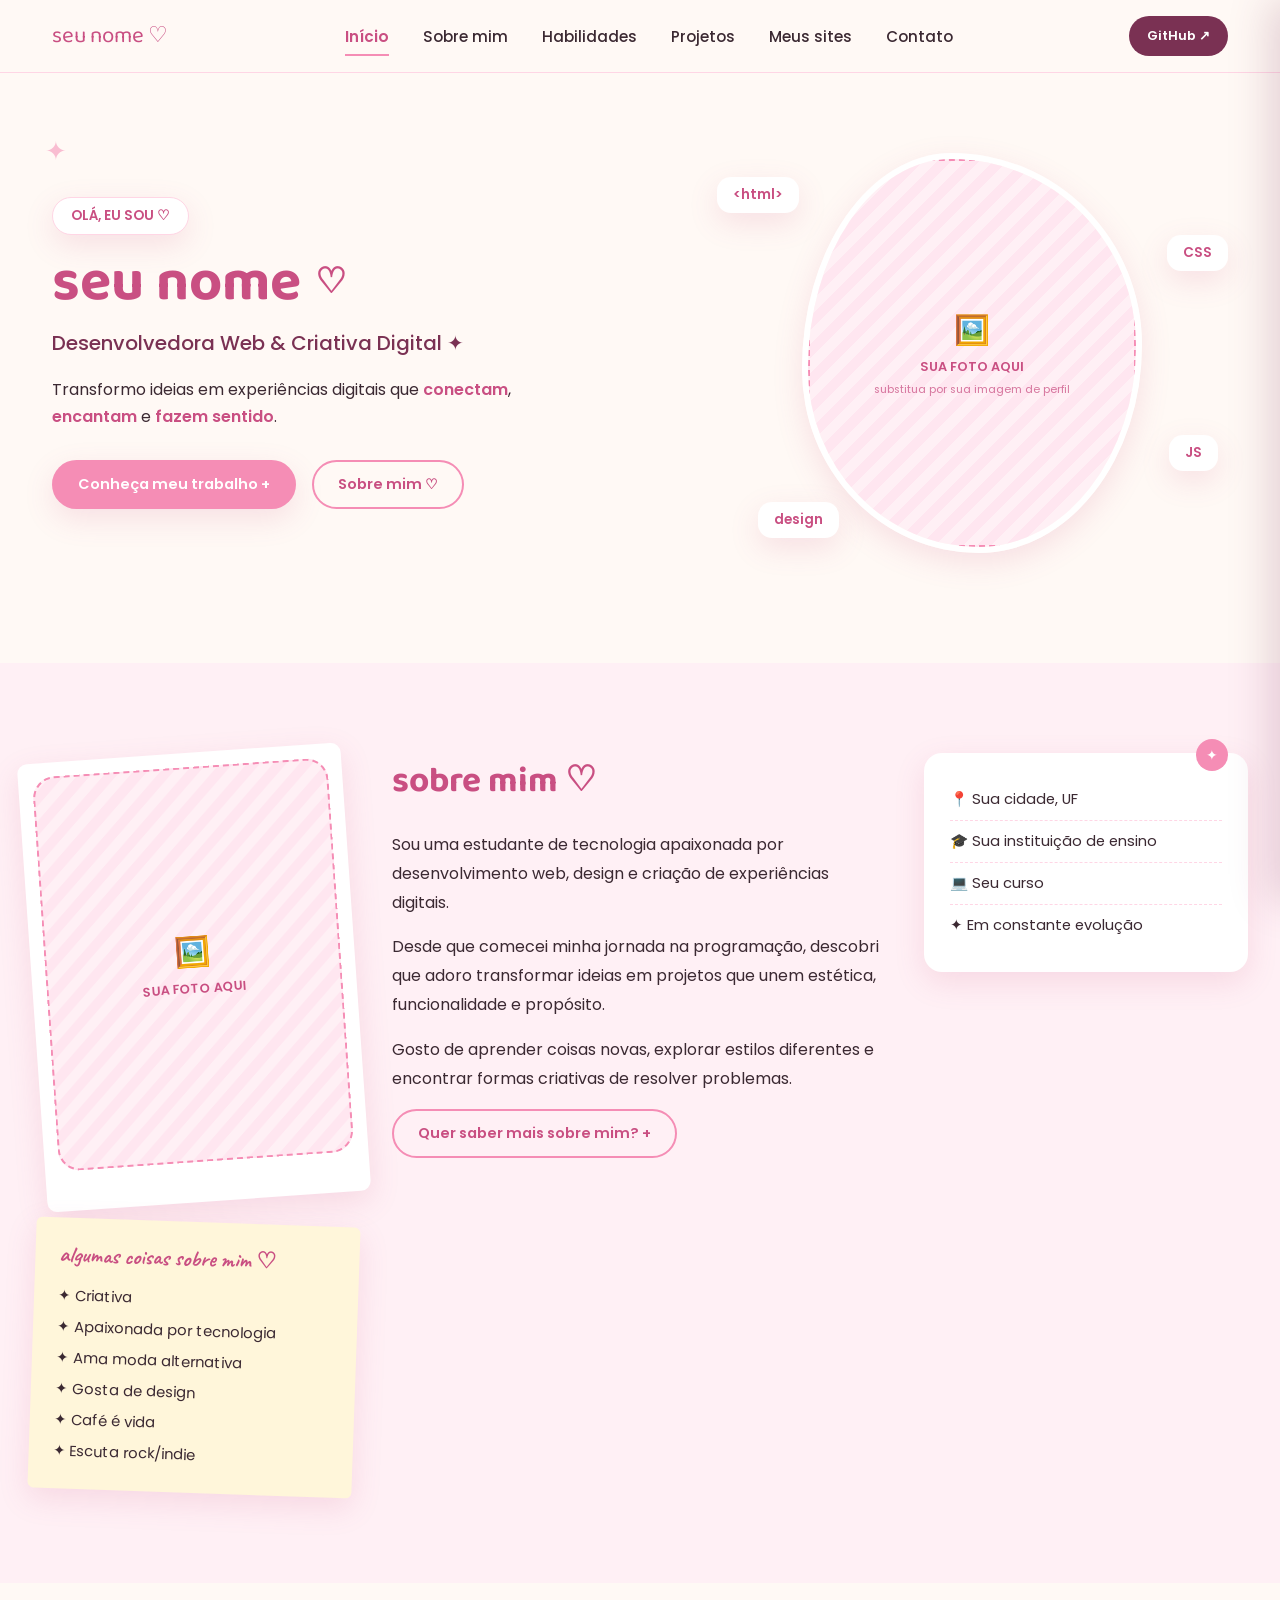
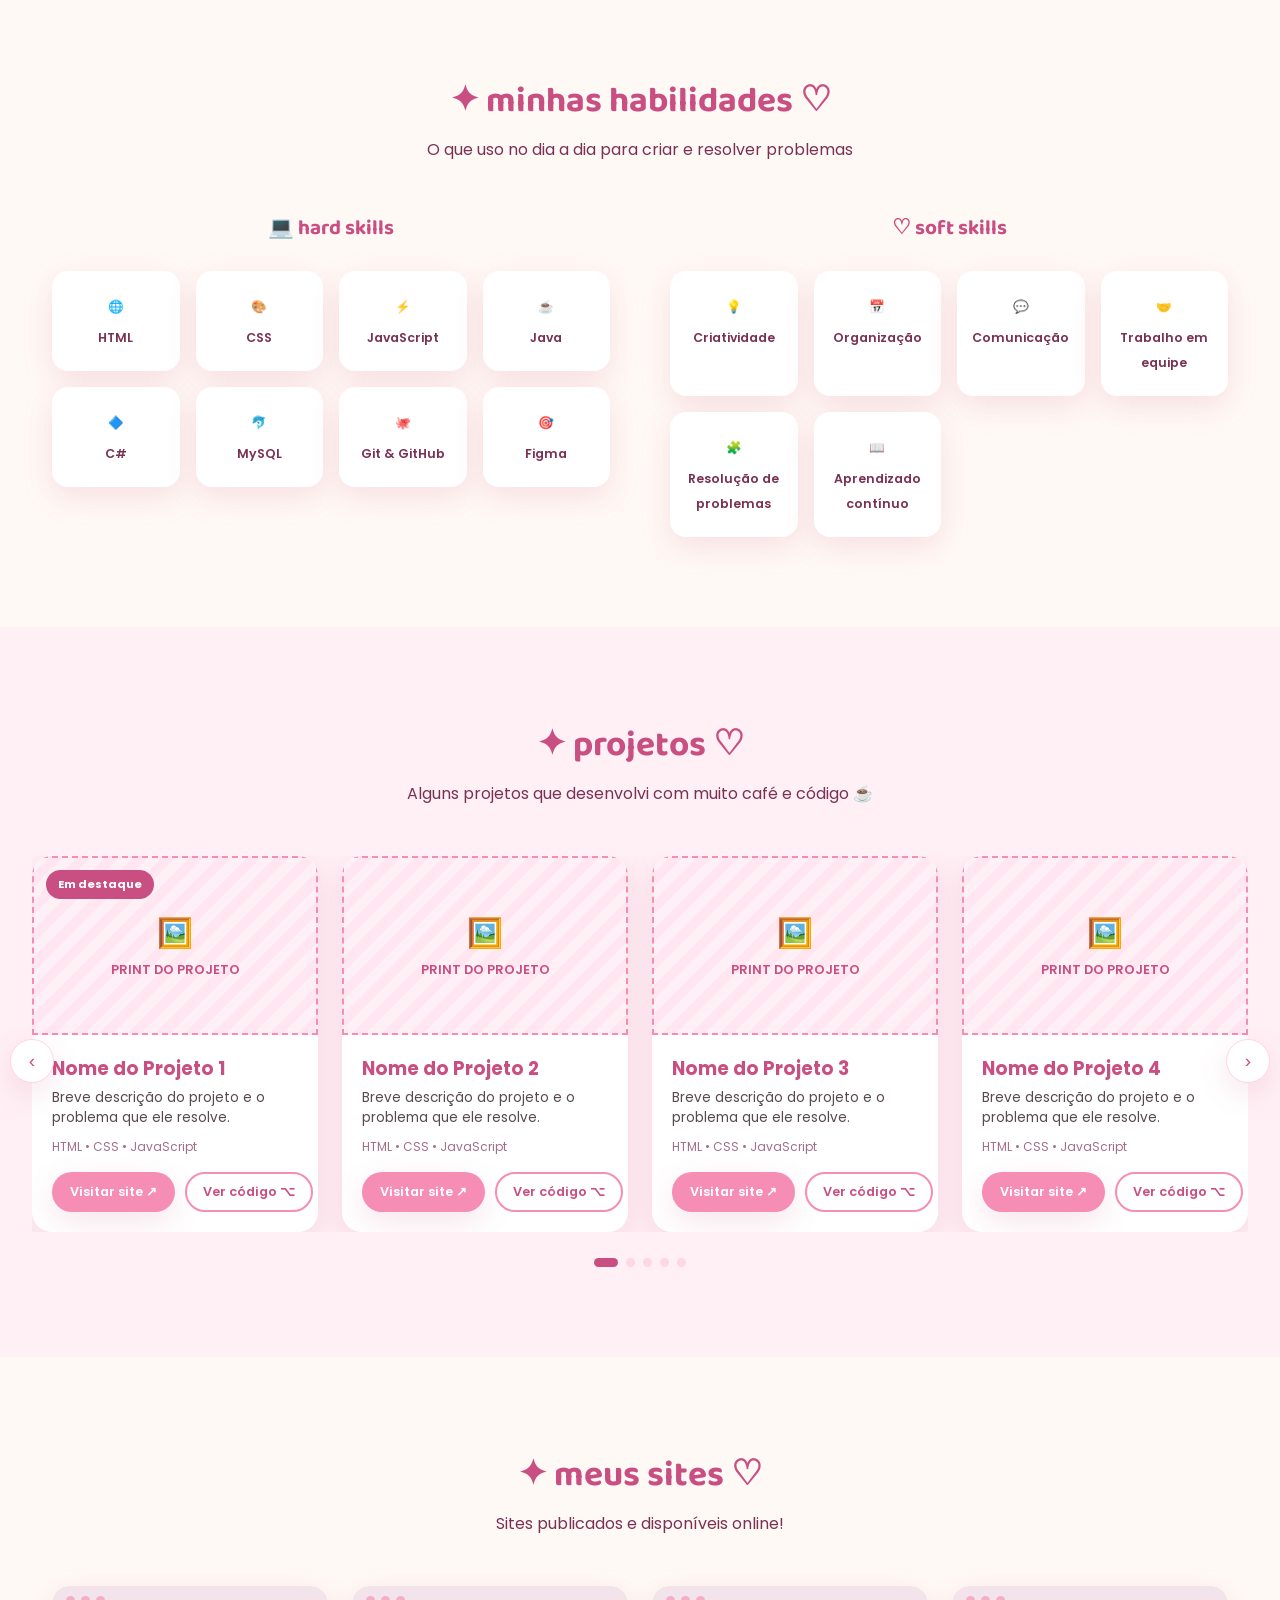
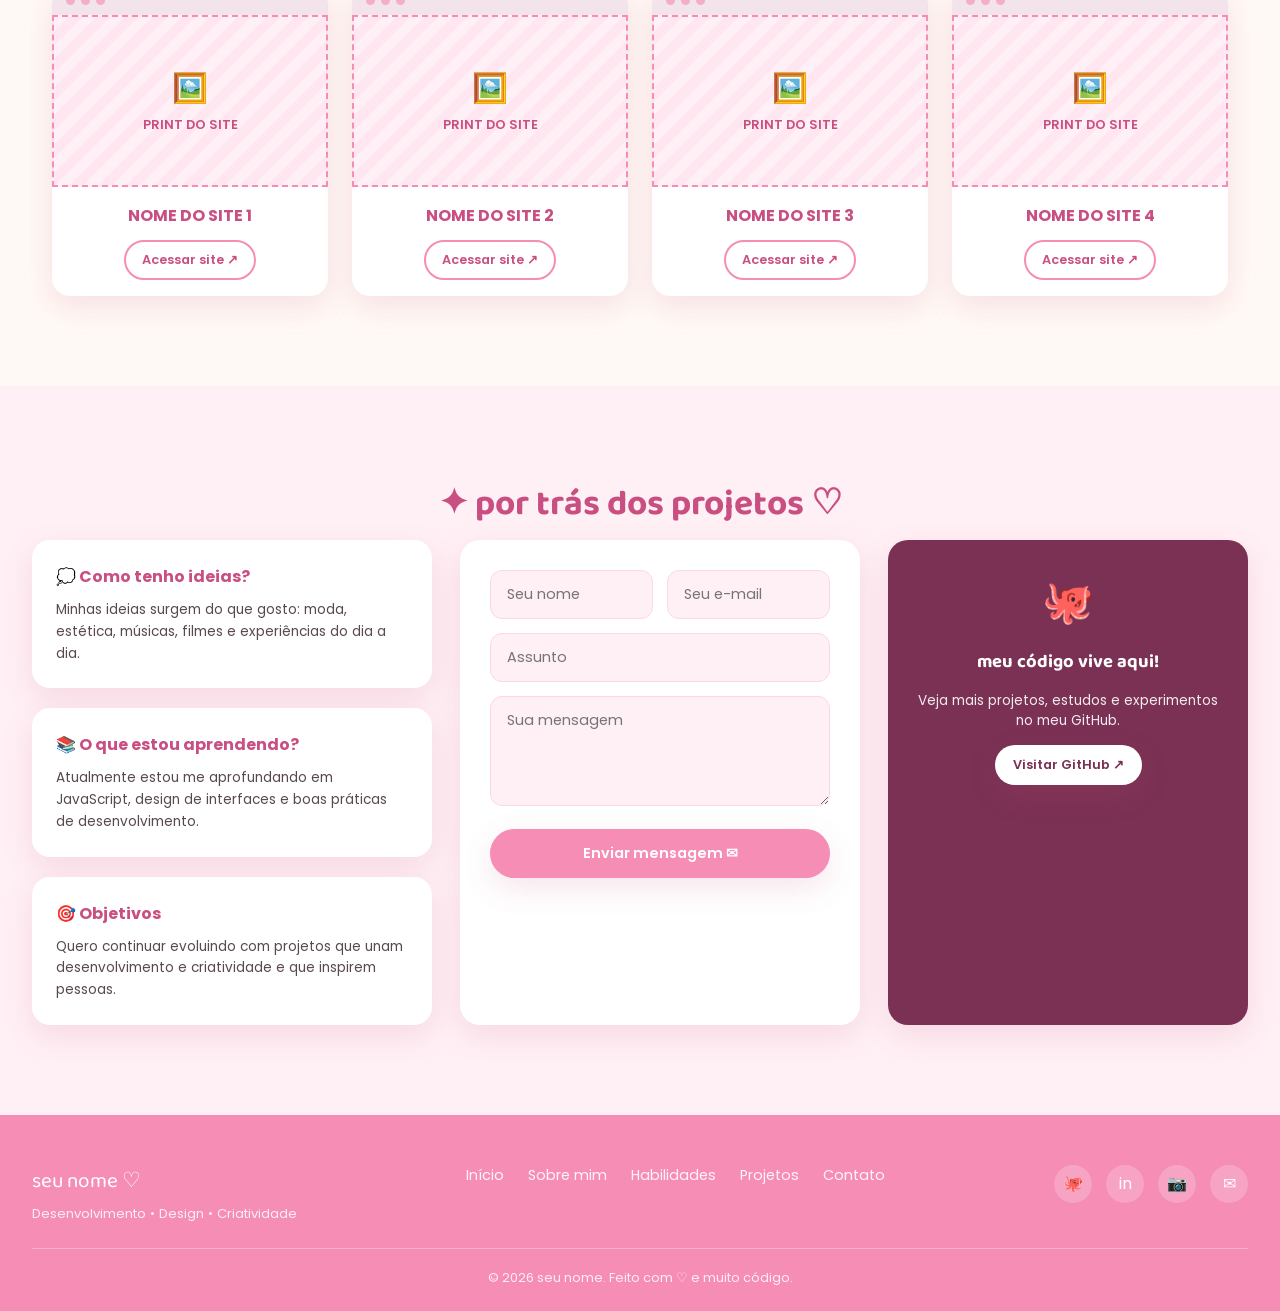
==== Index.html @ 3ce333e2 "Rename index.html to Index.html" ====
<!DOCTYPE html>
<html lang="pt-BR">
<head>
<meta charset="UTF-8">
<meta name="viewport" content="width=device-width, initial-scale=1.0">
<title>seu nome ♡ — Portfólio</title>
<link rel="preconnect" href="https://fonts.googleapis.com">
<link href="https://fonts.googleapis.com/css2?family=Baloo+2:wght@500;600;700;800&family=Poppins:wght@300;400;500;600;700&family=Caveat:wght@600;700&display=swap" rel="stylesheet">
<style>
  :root{
    --rosa-principal:#F58DB5;
    --rosa-claro:#FFD6E5;
    --rosa-muito-claro:#FFF0F5;
    --rosa-escuro:#C94F82;
    --vinho:#7A3153;
    --creme:#FFF9F5;
    --texto:#3B2932;
    --branco:#FFFFFF;
    --sombra: 0 10px 30px rgba(201,79,130,0.15);
    --sombra-hover: 0 16px 40px rgba(201,79,130,0.28);
    --radius: 22px;
    --radius-sm: 14px;
    --font-display:'Baloo 2', cursive;
    --font-body:'Poppins', sans-serif;
    --font-hand:'Caveat', cursive;
  }

  *{margin:0;padding:0;box-sizing:border-box;}
  html{scroll-behavior:smooth;}
  body{
    font-family:var(--font-body);
    color:var(--texto);
    background:var(--creme);
    overflow-x:hidden;
  }
  @media (prefers-reduced-motion: reduce){
    *{animation-duration:0.01ms !important; animation-iteration-count:1 !important; transition-duration:0.01ms !important; scroll-behavior:auto !important;}
  }

  a{text-decoration:none;color:inherit;}
  ul{list-style:none;}
  img{max-width:100%;display:block;}
  section{position:relative;}

  h1,h2,h3,.font-display{font-family:var(--font-display); font-weight:700;}

  /* ---------- placeholders de imagem ---------- */
  .img-placeholder{
    display:flex;flex-direction:column;align-items:center;justify-content:center;gap:6px;
    background:repeating-linear-gradient(135deg, var(--rosa-muito-claro), var(--rosa-muito-claro) 10px, #ffe6f0 10px, #ffe6f0 20px);
    border:2.5px dashed var(--rosa-principal);
    border-radius: var(--radius);
    color:var(--rosa-escuro);
    text-align:center;
    font-size:.8rem;
    font-weight:600;
    padding:12px;
  }
  .img-placeholder .ph-icon{font-size:1.8rem;}
  .img-placeholder small{font-weight:400; opacity:.75; font-size:.68rem;}

  /* ---------- scroll reveal ---------- */
  .reveal{opacity:0; transform:translateY(28px); transition:opacity .7s ease, transform .7s ease;}
  .reveal.in-view{opacity:1; transform:translateY(0);}
  .reveal-delay-1{transition-delay:.1s;}
  .reveal-delay-2{transition-delay:.2s;}
  .reveal-delay-3{transition-delay:.3s;}

  /* ---------- decorative floaters ---------- */
  .deco{position:absolute; pointer-events:none; opacity:.55; color:var(--rosa-principal); z-index:0; animation:float 6s ease-in-out infinite;}
  .deco.slow{animation-duration:9s;}
  .deco.spin{animation:spin 12s linear infinite;}
  @keyframes float{0%,100%{transform:translateY(0) rotate(0deg);} 50%{transform:translateY(-16px) rotate(8deg);}}
  @keyframes spin{from{transform:rotate(0deg);} to{transform:rotate(360deg);}}

  /* =================== NAVBAR =================== */
  header{
    position:sticky; top:0; z-index:100;
    background:rgba(255,249,245,0.9);
    backdrop-filter:blur(10px);
    border-bottom:1px solid var(--rosa-claro);
  }
  .nav-wrap{
    max-width:1240px; margin:0 auto; padding:16px 32px;
    display:flex; align-items:center; justify-content:space-between;
  }
  .logo{font-family:var(--font-display); font-size:1.4rem; color:var(--rosa-escuro); display:flex; align-items:center; gap:6px;}
  .nav-links{display:flex; gap:34px; align-items:center;}
  .nav-links a{
    font-weight:500; font-size:.95rem; color:var(--texto); position:relative; padding:4px 0;
    transition:color .25s ease;
  }
  .nav-links a.active{color:var(--rosa-escuro); font-weight:600;}
  .nav-links a::after{
    content:""; position:absolute; left:0; bottom:-4px; width:0; height:2px; background:var(--rosa-principal);
    transition:width .25s ease;
  }
  .nav-links a:hover::after, .nav-links a.active::after{width:100%;}
  .nav-links a:hover{color:var(--rosa-escuro);}

  .btn{
    display:inline-flex; align-items:center; gap:8px; justify-content:center;
    font-family:var(--font-body); font-weight:600; font-size:.9rem;
    padding:12px 24px; border-radius:999px; cursor:pointer; border:2px solid transparent;
    transition:transform .25s cubic-bezier(.34,1.56,.64,1), box-shadow .25s ease, background .25s ease, color .25s ease;
    white-space:nowrap;
  }
  .btn-primary{background:var(--rosa-principal); color:var(--branco); box-shadow:var(--sombra);}
  .btn-primary:hover{transform:translateY(-3px) scale(1.03); box-shadow:var(--sombra-hover); background:var(--rosa-escuro);}
  .btn-outline{background:transparent; color:var(--rosa-escuro); border-color:var(--rosa-principal);}
  .btn-outline:hover{background:var(--rosa-muito-claro); transform:translateY(-3px);}
  .btn-sm{padding:9px 16px; font-size:.8rem;}
  .btn-github{background:var(--vinho); color:var(--branco);}
  .btn-github:hover{background:#5e2540; transform:translateY(-3px) scale(1.03); box-shadow:var(--sombra-hover);}

  .hamburger{display:none; flex-direction:column; gap:5px; cursor:pointer; z-index:200; background:none; border:none;}
  .hamburger span{width:26px; height:3px; background:var(--rosa-escuro); border-radius:3px; transition:all .3s ease;}
  .hamburger.open span:nth-child(1){transform:translateY(8px) rotate(45deg);}
  .hamburger.open span:nth-child(2){opacity:0;}
  .hamburger.open span:nth-child(3){transform:translateY(-8px) rotate(-45deg);}

  .mobile-menu{
    position:fixed; inset:0 0 0 auto; width:78%; max-width:320px; height:100vh;
    background:var(--branco); box-shadow:-10px 0 40px rgba(122,49,83,.2);
    transform:translateX(100%); transition:transform .35s cubic-bezier(.65,0,.35,1);
    z-index:150; padding:100px 32px 32px; display:flex; flex-direction:column; gap:26px;
  }
  .mobile-menu.open{transform:translateX(0);}
  .mobile-menu a{font-size:1.1rem; font-weight:600; color:var(--vinho);}
  .menu-overlay{position:fixed; inset:0; background:rgba(122,49,83,.35); z-index:140; opacity:0; pointer-events:none; transition:opacity .3s ease;}
  .menu-overlay.open{opacity:1; pointer-events:auto;}

  /* =================== HERO =================== */
  .hero{
    max-width:1240px; margin:0 auto; padding:70px 32px 100px;
    display:grid; grid-template-columns:1.1fr 0.9fr; gap:40px; align-items:center;
  }
  .badge{
    display:inline-flex; align-items:center; gap:8px; background:var(--branco); border:1px solid var(--rosa-claro);
    padding:8px 18px; border-radius:999px; font-size:.85rem; font-weight:600; color:var(--rosa-escuro);
    box-shadow:var(--sombra); margin-bottom:18px;
  }
  .hero h1{font-size:3.6rem; line-height:1.05; color:var(--rosa-escuro); display:flex; align-items:center; gap:14px; flex-wrap:wrap;}
  .hero .subtitle{font-family:var(--font-body); font-size:1.25rem; font-weight:500; color:var(--vinho); margin:14px 0 18px;}
  .hero p.desc{font-size:1rem; line-height:1.7; max-width:480px; color:var(--texto); margin-bottom:30px;}
  .hero .highlight{color:var(--rosa-escuro); font-weight:600;}
  .hero-buttons{display:flex; gap:16px; flex-wrap:wrap;}

  .hero-visual{position:relative; display:flex; align-items:center; justify-content:center; min-height:420px;}
  .hero-photo-frame{
    width:340px; height:400px; border-radius:44% 56% 48% 52%/54% 48% 52% 46%;
    border:6px solid var(--branco); box-shadow:var(--sombra); position:relative; z-index:2; overflow:hidden;
  }
  .tech-chip{
    position:absolute; background:var(--branco); border-radius:14px; padding:8px 16px; font-weight:600; font-size:.85rem;
    box-shadow:var(--sombra); color:var(--rosa-escuro); z-index:3; animation:float 5s ease-in-out infinite;
  }

  /* =================== SOBRE MIM =================== */
  .section-title{
    font-size:2.2rem; color:var(--rosa-escuro); display:flex; align-items:center; gap:10px; justify-content:center; margin-bottom:8px;
  }
  .section-sub{text-align:center; color:var(--vinho); opacity:.8; margin-bottom:50px; font-size:1rem;}

  .sobre-mim{background:var(--rosa-muito-claro); padding:90px 32px;}
  .sobre-grid{max-width:1240px; margin:0 auto; display:grid; grid-template-columns:0.85fr 1.3fr 0.85fr; gap:36px; align-items:start;}

  .polaroid{background:var(--branco); padding:14px 14px 40px; border-radius:10px; box-shadow:var(--sombra); transform:rotate(-4deg); transition:transform .3s ease;}
  .polaroid:hover{transform:rotate(0deg) scale(1.02);}
  .polaroid .img-placeholder{aspect-ratio:3/4; width:100%;}

  .sticky-note{
    background:#FFF6DA; padding:22px 24px; border-radius:6px; box-shadow:var(--sombra);
    transform:rotate(2deg); font-size:.92rem; margin-top:20px;
  }
  .sticky-note h4{font-family:var(--font-hand); font-size:1.4rem; color:var(--rosa-escuro); margin-bottom:12px;}
  .sticky-note li{padding:5px 0; display:flex; align-items:center; gap:8px;}

  .sobre-texto h2{margin-bottom:22px;}
  .sobre-texto p{margin-bottom:16px; line-height:1.8; color:var(--texto);}

  .info-card{
    background:var(--branco); border-radius:18px; padding:26px; box-shadow:var(--sombra); position:relative;
  }
  .info-card::before{content:"✦"; position:absolute; top:-14px; right:20px; background:var(--rosa-principal); color:#fff; width:32px; height:32px; border-radius:50%; display:flex; align-items:center; justify-content:center; font-size:.9rem;}
  .info-card li{padding:10px 0; display:flex; gap:10px; align-items:center; font-size:.92rem; border-bottom:1px dashed var(--rosa-claro);}
  .info-card li:last-child{border-bottom:none;}

  /* =================== HABILIDADES =================== */
  .habilidades{padding:90px 32px; max-width:1240px; margin:0 auto;}
  .skills-cols{display:grid; grid-template-columns:1fr 1fr; gap:60px;}
  .skills-col h3{display:flex; align-items:center; gap:8px; justify-content:center; color:var(--rosa-escuro); font-size:1.3rem; margin-bottom:26px;}
  .skills-grid{display:grid; grid-template-columns:repeat(4,1fr); gap:16px;}
  .skill-card{
    background:var(--branco); border-radius:16px; padding:20px 10px; text-align:center; box-shadow:var(--sombra);
    border:2px solid transparent; transition:transform .3s cubic-bezier(.34,1.56,.64,1), box-shadow .3s ease, border-color .3s ease;
  }
  .skill-card:hover{transform:translateY(-8px); box-shadow:var(--sombra-hover); border-color:var(--rosa-principal);}
  .skill-icon{font-size:1.9rem; margin-bottom:8px; display:inline-block; transition:transform .3s ease;}
  .skill-card:hover .skill-icon{transform:scale(1.18) rotate(-6deg);}
  .skill-card span{font-size:.78rem; font-weight:600; color:var(--vinho);}

  /* =================== PROJETOS =================== */
  .projetos{background:var(--rosa-muito-claro); padding:90px 32px;}
  .carousel-wrap{max-width:1240px; margin:0 auto; position:relative;}
  .carousel-track{display:grid; grid-template-columns:repeat(4,1fr); gap:24px; overflow:hidden;}
  .project-card{
    background:var(--branco); border-radius:20px; overflow:hidden; box-shadow:var(--sombra);
    transition:transform .35s cubic-bezier(.34,1.56,.64,1), box-shadow .35s ease; position:relative;
  }
  .project-card:hover{transform:translateY(-10px); box-shadow:var(--sombra-hover);}
  .project-card .img-placeholder{aspect-ratio:16/10; border-radius:0;}
  .project-card .img-placeholder:hover{transform:none;}
  .project-tag{position:absolute; top:14px; left:14px; background:var(--rosa-escuro); color:#fff; font-size:.7rem; font-weight:700; padding:6px 12px; border-radius:999px; z-index:2;}
  .project-body{padding:20px;}
  .project-body h4{font-size:1.15rem; color:var(--rosa-escuro); margin-bottom:6px;}
  .project-body p{font-size:.85rem; color:var(--texto); opacity:.85; margin-bottom:10px;}
  .tech-line{font-size:.75rem; color:var(--vinho); opacity:.7; margin-bottom:16px;}
  .project-actions{display:flex; gap:10px;}
  .carousel-arrow{
    position:absolute; top:50%; transform:translateY(-50%); background:var(--branco); border:1px solid var(--rosa-claro);
    width:44px; height:44px; border-radius:50%; display:flex; align-items:center; justify-content:center; cursor:pointer;
    box-shadow:var(--sombra); font-size:1.2rem; color:var(--rosa-escuro); transition:all .25s ease; z-index:5;
  }
  .carousel-arrow:hover{background:var(--rosa-principal); color:#fff; transform:translateY(-50%) scale(1.1);}
  .carousel-arrow.left{left:-22px;}
  .carousel-arrow.right{right:-22px;}
  .dots{display:flex; justify-content:center; gap:8px; margin-top:26px;}
  .dot{width:9px; height:9px; border-radius:50%; background:var(--rosa-claro); cursor:pointer; transition:all .25s ease;}
  .dot.active{background:var(--rosa-escuro); width:24px; border-radius:5px;}

  /* =================== MEUS SITES =================== */
  .meus-sites{padding:90px 32px; max-width:1240px; margin:0 auto;}
  .sites-grid{display:grid; grid-template-columns:repeat(4,1fr); gap:24px;}
  .site-card{background:var(--branco); border-radius:18px; overflow:hidden; box-shadow:var(--sombra); transition:transform .3s ease, box-shadow .3s ease;}
  .site-card:hover{transform:translateY(-8px); box-shadow:var(--sombra-hover);}
  .browser-bar{display:flex; gap:6px; padding:10px 14px; background:#F3E3EA;}
  .browser-dot{width:9px; height:9px; border-radius:50%; background:var(--rosa-principal); opacity:.6;}
  .site-card .img-placeholder{aspect-ratio:16/10; border-radius:0;}
  .site-card-body{padding:16px; text-align:center;}
  .site-card-body h5{color:var(--rosa-escuro); margin-bottom:12px; font-size:1rem;}

  /* =================== POR TRÁS / CONTATO =================== */
  .por-tras{background:var(--rosa-muito-claro); padding:90px 32px;}
  .por-tras-grid{max-width:1240px; margin:0 auto; display:grid; grid-template-columns:1fr 1fr 0.9fr; gap:28px;}
  .qa-card{background:var(--branco); border-radius:18px; padding:24px; box-shadow:var(--sombra);}
  .qa-card h5{color:var(--rosa-escuro); margin-bottom:10px; display:flex; align-items:center; gap:8px; font-size:1rem;}
  .qa-card p{font-size:.85rem; line-height:1.6; opacity:.85;}
  .qa-cards{display:flex; flex-direction:column; gap:20px;}

  .form-card{background:var(--branco); border-radius:20px; padding:30px; box-shadow:var(--sombra);}
  .form-row{display:grid; grid-template-columns:1fr 1fr; gap:14px; margin-bottom:14px;}
  .form-card input, .form-card textarea{
    width:100%; padding:13px 16px; border-radius:12px; border:1.5px solid var(--rosa-claro); background:var(--rosa-muito-claro);
    font-family:var(--font-body); font-size:.9rem; color:var(--texto); transition:border-color .25s ease, background .25s ease;
  }
  .form-card input:focus, .form-card textarea:focus{outline:none; border-color:var(--rosa-principal); background:var(--branco);}
  .form-card textarea{grid-column:1/-1; min-height:110px; resize:vertical; margin-bottom:16px;}

  .github-card{
    background:var(--vinho); color:#fff; border-radius:20px; padding:30px; text-align:center;
    display:flex; flex-direction:column; align-items:center; gap:14px; box-shadow:var(--sombra);
  }
  .github-card .gh-icon{font-size:2.6rem;}
  .github-card p{font-size:.85rem; opacity:.9;}

  /* =================== FOOTER =================== */
  footer{background:var(--rosa-principal); color:#fff; padding:50px 32px 24px;}
  .footer-wrap{max-width:1240px; margin:0 auto; display:flex; justify-content:space-between; flex-wrap:wrap; gap:20px; padding-bottom:24px; border-bottom:1px solid rgba(255,255,255,.3);}
  .footer-logo{font-family:var(--font-display); font-size:1.3rem; display:flex; align-items:center; gap:6px;}
  .footer-links{display:flex; gap:24px; flex-wrap:wrap;}
  .footer-links a{font-size:.9rem; opacity:.9; transition:opacity .2s ease;}
  .footer-links a:hover{opacity:1; text-decoration:underline;}
  .footer-social{display:flex; gap:14px;}
  .footer-social a{width:38px; height:38px; border-radius:50%; background:rgba(255,255,255,.2); display:flex; align-items:center; justify-content:center; transition:transform .25s ease, background .25s ease;}
  .footer-social a:hover{background:#fff; color:var(--rosa-escuro); transform:translateY(-4px);}
  .footer-bottom{max-width:1240px; margin:0 auto; padding-top:20px; text-align:center; font-size:.8rem; opacity:.85;}

  /* =================== back to top =================== */
  .to-top{
    position:fixed; bottom:28px; right:28px; width:48px; height:48px; border-radius:50%; background:var(--rosa-principal);
    color:#fff; display:flex; align-items:center; justify-content:center; box-shadow:var(--sombra-hover); cursor:pointer;
    z-index:90; opacity:0; pointer-events:none; transition:opacity .3s ease, transform .3s ease; font-size:1.2rem;
  }
  .to-top.show{opacity:1; pointer-events:auto;}
  .to-top:hover{transform:translateY(-4px) scale(1.05);}

  /* =================== RESPONSIVE =================== */
  @media (max-width:1024px){
    .sobre-grid{grid-template-columns:1fr 1fr;}
    .info-card{grid-column:1/-1;}
    .skills-grid{grid-template-columns:repeat(4,1fr);}
    .carousel-track{grid-template-columns:repeat(2,1fr);}
    .sites-grid{grid-template-columns:repeat(2,1fr);}
    .por-tras-grid{grid-template-columns:1fr 1fr;}
    .form-card{grid-column:1/-1;}
  }

  @media (max-width:840px){
    .nav-links{display:none;}
    .hamburger{display:flex;}
    .hero{grid-template-columns:1fr; text-align:center; padding-top:40px;}
    .hero p.desc{margin-left:auto; margin-right:auto;}
    .hero-buttons{justify-content:center;}
    .hero h1{justify-content:center; font-size:2.8rem;}
    .hero-visual{order:-1; min-height:320px;}
    .hero-photo-frame{width:250px; height:300px;}
    .sobre-grid{grid-template-columns:1fr;}
    .skills-cols{grid-template-columns:1fr; gap:40px;}
    .skills-grid{grid-template-columns:repeat(3,1fr);}
    .carousel-track{grid-template-columns:1fr; }
    .carousel-arrow{display:none;}
    .sites-grid{grid-template-columns:1fr 1fr;}
    .por-tras-grid{grid-template-columns:1fr;}
    .footer-wrap{flex-direction:column; align-items:flex-start;}
    .section-title{font-size:1.7rem;}
  }

  @media (max-width:480px){
    .nav-wrap{padding:14px 20px;}
    .hero{padding:30px 20px 60px;}
    .hero h1{font-size:2.1rem;}
    .sobre-mim, .habilidades, .projetos, .meus-sites, .por-tras{padding:60px 20px;}
    .skills-grid{grid-template-columns:repeat(2,1fr);}
    .sites-grid{grid-template-columns:1fr;}
    .form-row{grid-template-columns:1fr;}
    .btn{padding:11px 20px; font-size:.85rem;}
  }
</style>
</head>
<body>

<!-- ============ HEADER / NAV ============ -->
<header>
  <div class="nav-wrap">
    <a href="#inicio" class="logo">seu nome ♡</a>
    <nav class="nav-links">
      <a href="#inicio" class="active">Início</a>
      <a href="#sobre">Sobre mim</a>
      <a href="#habilidades">Habilidades</a>
      <a href="#projetos">Projetos</a>
      <a href="#sites">Meus sites</a>
      <a href="#contato">Contato</a>
    </nav>
    <a href="#" class="btn btn-github btn-sm" style="display:none" id="gh-desktop">GitHub ↗</a>
    <div style="display:flex; align-items:center; gap:16px;">
      <a href="#" class="btn btn-github btn-sm nav-github">GitHub ↗</a>
      <button class="hamburger" id="hamburger" aria-label="Abrir menu"><span></span><span></span><span></span></button>
    </div>
  </div>
</header>

<div class="menu-overlay" id="overlay"></div>
<nav class="mobile-menu" id="mobileMenu">
  <a href="#inicio">Início</a>
  <a href="#sobre">Sobre mim</a>
  <a href="#habilidades">Habilidades</a>
  <a href="#projetos">Projetos</a>
  <a href="#sites">Meus sites</a>
  <a href="#contato">Contato</a>
</nav>

<!-- ============ HERO ============ -->
<section id="inicio" class="hero">
  <div class="deco slow" style="top:10%; left:2%; font-size:1.6rem;">✦</div>
  <div class="deco" style="top:70%; left:8%; font-size:1.3rem;">♡</div>
  <div class="hero-text">
    <div class="badge reveal">OLÁ, EU SOU ♡</div>
    <h1 class="reveal">seu nome <span style="font-size:2.2rem;">♡</span></h1>
    <p class="subtitle reveal reveal-delay-1">Desenvolvedora Web &amp; Criativa Digital ✦</p>
    <p class="desc reveal reveal-delay-2">Transformo ideias em experiências digitais que <span class="highlight">conectam</span>, <span class="highlight">encantam</span> e <span class="highlight">fazem sentido</span>.</p>
    <div class="hero-buttons reveal reveal-delay-3">
      <a href="#projetos" class="btn btn-primary">Conheça meu trabalho +</a>
      <a href="#sobre" class="btn btn-outline">Sobre mim ♡</a>
    </div>
  </div>
  <div class="hero-visual reveal reveal-delay-2">
    <div class="hero-photo-frame">
      <div class="img-placeholder" style="height:100%; border-radius:0;">
        <span class="ph-icon">🖼️</span>
        <span>SUA FOTO AQUI</span>
        <small>substitua por sua imagem de perfil</small>
      </div>
    </div>
    <div class="tech-chip" style="top:8%; left:0;">&lt;html&gt;</div>
    <div class="tech-chip" style="top:22%; right:0;">CSS</div>
    <div class="tech-chip" style="bottom:22%; right:2%;">JS</div>
    <div class="tech-chip" style="bottom:6%; left:8%;">design</div>
  </div>
</section>

<!-- ============ SOBRE MIM ============ -->
<section id="sobre" class="sobre-mim">
  <div class="sobre-grid">
    <div class="reveal">
      <div class="polaroid">
        <div class="img-placeholder">
          <span class="ph-icon">🖼️</span>
          <span>SUA FOTO AQUI</span>
        </div>
      </div>
      <div class="sticky-note">
        <h4>algumas coisas sobre mim ♡</h4>
        <ul>
          <li>✦ Criativa</li>
          <li>✦ Apaixonada por tecnologia</li>
          <li>✦ Ama moda alternativa</li>
          <li>✦ Gosta de design</li>
          <li>✦ Café é vida</li>
          <li>✦ Escuta rock/indie</li>
        </ul>
      </div>
    </div>

    <div class="sobre-texto reveal reveal-delay-1">
      <h2 class="section-title" style="justify-content:flex-start; margin-bottom:22px;">sobre mim ♡</h2>
      <p>Sou uma estudante de tecnologia apaixonada por desenvolvimento web, design e criação de experiências digitais.</p>
      <p>Desde que comecei minha jornada na programação, descobri que adoro transformar ideias em projetos que unem estética, funcionalidade e propósito.</p>
      <p>Gosto de aprender coisas novas, explorar estilos diferentes e encontrar formas criativas de resolver problemas.</p>
      <a href="#contato" class="btn btn-outline">Quer saber mais sobre mim? +</a>
    </div>

    <div class="reveal reveal-delay-2">
      <div class="info-card">
        <ul>
          <li>📍 Sua cidade, UF</li>
          <li>🎓 Sua instituição de ensino</li>
          <li>💻 Seu curso</li>
          <li>✦ Em constante evolução</li>
        </ul>
      </div>
    </div>
  </div>
</section>

<!-- ============ HABILIDADES ============ -->
<section id="habilidades" class="habilidades">
  <h2 class="section-title reveal">✦ minhas habilidades ♡</h2>
  <p class="section-sub reveal">O que uso no dia a dia para criar e resolver problemas</p>

  <div class="skills-cols">
    <div class="skills-col reveal">
      <h3>💻 hard skills</h3>
      <div class="skills-grid">
        <div class="skill-card"><span class="skill-icon">🌐</span><br><span>HTML</span></div>
        <div class="skill-card"><span class="skill-icon">🎨</span><br><span>CSS</span></div>
        <div class="skill-card"><span class="skill-icon">⚡</span><br><span>JavaScript</span></div>
        <div class="skill-card"><span class="skill-icon">☕</span><br><span>Java</span></div>
        <div class="skill-card"><span class="skill-icon">🔷</span><br><span>C#</span></div>
        <div class="skill-card"><span class="skill-icon">🐬</span><br><span>MySQL</span></div>
        <div class="skill-card"><span class="skill-icon">🐙</span><br><span>Git &amp; GitHub</span></div>
        <div class="skill-card"><span class="skill-icon">🎯</span><br><span>Figma</span></div>
      </div>
    </div>

    <div class="skills-col reveal reveal-delay-1">
      <h3>♡ soft skills</h3>
      <div class="skills-grid">
        <div class="skill-card"><span class="skill-icon">💡</span><br><span>Criatividade</span></div>
        <div class="skill-card"><span class="skill-icon">📅</span><br><span>Organização</span></div>
        <div class="skill-card"><span class="skill-icon">💬</span><br><span>Comunicação</span></div>
        <div class="skill-card"><span class="skill-icon">🤝</span><br><span>Trabalho em equipe</span></div>
        <div class="skill-card"><span class="skill-icon">🧩</span><br><span>Resolução de problemas</span></div>
        <div class="skill-card"><span class="skill-icon">📖</span><br><span>Aprendizado contínuo</span></div>
      </div>
    </div>
  </div>
</section>

<!-- ============ PROJETOS ============ -->
<section id="projetos" class="projetos">
  <h2 class="section-title reveal">✦ projetos ♡</h2>
  <p class="section-sub reveal">Alguns projetos que desenvolvi com muito café e código ☕</p>

  <div class="carousel-wrap">
    <button class="carousel-arrow left" id="prevBtn">‹</button>
    <div class="carousel-track reveal">
      <article class="project-card">
        <span class="project-tag">Em destaque</span>
        <div class="img-placeholder"><span class="ph-icon">🖼️</span><span>PRINT DO PROJETO</span></div>
        <div class="project-body">
          <h4>Nome do Projeto 1</h4>
          <p>Breve descrição do projeto e o problema que ele resolve.</p>
          <div class="tech-line">HTML • CSS • JavaScript</div>
          <div class="project-actions">
            <a href="#" class="btn btn-primary btn-sm">Visitar site ↗</a>
            <a href="#" class="btn btn-outline btn-sm">Ver código ⌥</a>
          </div>
        </div>
      </article>
      <article class="project-card">
        <div class="img-placeholder"><span class="ph-icon">🖼️</span><span>PRINT DO PROJETO</span></div>
        <div class="project-body">
          <h4>Nome do Projeto 2</h4>
          <p>Breve descrição do projeto e o problema que ele resolve.</p>
          <div class="tech-line">HTML • CSS • JavaScript</div>
          <div class="project-actions">
            <a href="#" class="btn btn-primary btn-sm">Visitar site ↗</a>
            <a href="#" class="btn btn-outline btn-sm">Ver código ⌥</a>
          </div>
        </div>
      </article>
      <article class="project-card">
        <div class="img-placeholder"><span class="ph-icon">🖼️</span><span>PRINT DO PROJETO</span></div>
        <div class="project-body">
          <h4>Nome do Projeto 3</h4>
          <p>Breve descrição do projeto e o problema que ele resolve.</p>
          <div class="tech-line">HTML • CSS • JavaScript</div>
          <div class="project-actions">
            <a href="#" class="btn btn-primary btn-sm">Visitar site ↗</a>
            <a href="#" class="btn btn-outline btn-sm">Ver código ⌥</a>
          </div>
        </div>
      </article>
      <article class="project-card">
        <div class="img-placeholder"><span class="ph-icon">🖼️</span><span>PRINT DO PROJETO</span></div>
        <div class="project-body">
          <h4>Nome do Projeto 4</h4>
          <p>Breve descrição do projeto e o problema que ele resolve.</p>
          <div class="tech-line">HTML • CSS • JavaScript</div>
          <div class="project-actions">
            <a href="#" class="btn btn-primary btn-sm">Visitar site ↗</a>
            <a href="#" class="btn btn-outline btn-sm">Ver código ⌥</a>
          </div>
        </div>
      </article>
    </div>
    <button class="carousel-arrow right" id="nextBtn">›</button>
    <div class="dots">
      <span class="dot active"></span><span class="dot"></span><span class="dot"></span><span class="dot"></span><span class="dot"></span>
    </div>
  </div>
</section>

<!-- ============ MEUS SITES ============ -->
<section id="sites" class="meus-sites">
  <h2 class="section-title reveal">✦ meus sites ♡</h2>
  <p class="section-sub reveal">Sites publicados e disponíveis online!</p>

  <div class="sites-grid reveal">
    <div class="site-card">
      <div class="browser-bar"><span class="browser-dot"></span><span class="browser-dot"></span><span class="browser-dot"></span></div>
      <div class="img-placeholder"><span class="ph-icon">🖼️</span><span>PRINT DO SITE</span></div>
      <div class="site-card-body">
        <h5>NOME DO SITE 1</h5>
        <a href="#" class="btn btn-outline btn-sm">Acessar site ↗</a>
      </div>
    </div>
    <div class="site-card">
      <div class="browser-bar"><span class="browser-dot"></span><span class="browser-dot"></span><span class="browser-dot"></span></div>
      <div class="img-placeholder"><span class="ph-icon">🖼️</span><span>PRINT DO SITE</span></div>
      <div class="site-card-body">
        <h5>NOME DO SITE 2</h5>
        <a href="#" class="btn btn-outline btn-sm">Acessar site ↗</a>
      </div>
    </div>
    <div class="site-card">
      <div class="browser-bar"><span class="browser-dot"></span><span class="browser-dot"></span><span class="browser-dot"></span></div>
      <div class="img-placeholder"><span class="ph-icon">🖼️</span><span>PRINT DO SITE</span></div>
      <div class="site-card-body">
        <h5>NOME DO SITE 3</h5>
        <a href="#" class="btn btn-outline btn-sm">Acessar site ↗</a>
      </div>
    </div>
    <div class="site-card">
      <div class="browser-bar"><span class="browser-dot"></span><span class="browser-dot"></span><span class="browser-dot"></span></div>
      <div class="img-placeholder"><span class="ph-icon">🖼️</span><span>PRINT DO SITE</span></div>
      <div class="site-card-body">
        <h5>NOME DO SITE 4</h5>
        <a href="#" class="btn btn-outline btn-sm">Acessar site ↗</a>
      </div>
    </div>
  </div>
</section>

<!-- ============ POR TRÁS DOS PROJETOS / CONTATO ============ -->
<section id="contato" class="por-tras">
  <h2 class="section-title reveal">✦ por trás dos projetos ♡</h2>

  <div class="por-tras-grid">
    <div class="qa-cards reveal">
      <div class="qa-card">
        <h5>💭 Como tenho ideias?</h5>
        <p>Minhas ideias surgem do que gosto: moda, estética, músicas, filmes e experiências do dia a dia.</p>
      </div>
      <div class="qa-card">
        <h5>📚 O que estou aprendendo?</h5>
        <p>Atualmente estou me aprofundando em JavaScript, design de interfaces e boas práticas de desenvolvimento.</p>
      </div>
      <div class="qa-card">
        <h5>🎯 Objetivos</h5>
        <p>Quero continuar evoluindo com projetos que unam desenvolvimento e criatividade e que inspirem pessoas.</p>
      </div>
    </div>

    <form class="form-card reveal reveal-delay-1" onsubmit="event.preventDefault(); alert('Formulário de exemplo — conecte a um serviço de envio de e-mail.');">
      <div class="form-row">
        <input type="text" placeholder="Seu nome" required>
        <input type="email" placeholder="Seu e-mail" required>
      </div>
      <input type="text" placeholder="Assunto" style="margin-bottom:14px;">
      <textarea placeholder="Sua mensagem" required></textarea>
      <button type="submit" class="btn btn-primary" style="width:100%;">Enviar mensagem ✉</button>
    </form>

    <div class="github-card reveal reveal-delay-2">
      <div class="gh-icon">🐙</div>
      <h5 style="font-family:var(--font-display); font-size:1.15rem;">meu código vive aqui!</h5>
      <p>Veja mais projetos, estudos e experimentos no meu GitHub.</p>
      <a href="#" class="btn btn-primary btn-sm" style="background:#fff; color:var(--vinho);">Visitar GitHub ↗</a>
    </div>
  </div>
</section>

<!-- ============ FOOTER ============ -->
<footer>
  <div class="footer-wrap">
    <div>
      <div class="footer-logo">seu nome ♡</div>
      <p style="font-size:.82rem; opacity:.85; margin-top:6px;">Desenvolvimento • Design • Criatividade</p>
    </div>
    <nav class="footer-links">
      <a href="#inicio">Início</a>
      <a href="#sobre">Sobre mim</a>
      <a href="#habilidades">Habilidades</a>
      <a href="#projetos">Projetos</a>
      <a href="#contato">Contato</a>
    </nav>
    <div class="footer-social">
      <a href="#" aria-label="GitHub">🐙</a>
      <a href="#" aria-label="LinkedIn">in</a>
      <a href="#" aria-label="Instagram">📷</a>
      <a href="#" aria-label="Email">✉</a>
    </div>
  </div>
  <p class="footer-bottom">© 2026 seu nome. Feito com ♡ e muito código.</p>
</footer>

<div class="to-top" id="toTop">↑</div>

<script>
  // menu mobile
  const hamburger = document.getElementById('hamburger');
  const mobileMenu = document.getElementById('mobileMenu');
  const overlay = document.getElementById('overlay');
  function closeMenu(){
    hamburger.classList.remove('open');
    mobileMenu.classList.remove('open');
    overlay.classList.remove('open');
  }
  hamburger.addEventListener('click', ()=>{
    hamburger.classList.toggle('open');
    mobileMenu.classList.toggle('open');
    overlay.classList.toggle('open');
  });
  overlay.addEventListener('click', closeMenu);
  mobileMenu.querySelectorAll('a').forEach(a=>a.addEventListener('click', closeMenu));

  // scroll reveal
  const revealEls = document.querySelectorAll('.reveal');
  const io = new IntersectionObserver((entries)=>{
    entries.forEach(e=>{ if(e.isIntersecting){ e.target.classList.add('in-view'); io.unobserve(e.target);} });
  }, {threshold:.15});
  revealEls.forEach(el=>io.observe(el));

  // active nav link on scroll
  const sections = document.querySelectorAll('section[id]');
  const navLinks = document.querySelectorAll('.nav-links a');
  window.addEventListener('scroll', ()=>{
    let current='';
    sections.forEach(sec=>{
      if(window.scrollY >= sec.offsetTop - 140) current = sec.getAttribute('id');
    });
    navLinks.forEach(l=>{
      l.classList.toggle('active', l.getAttribute('href') === '#'+current);
    });
    document.getElementById('toTop').classList.toggle('show', window.scrollY > 500);
  });

  document.getElementById('toTop').addEventListener('click', ()=>window.scrollTo({top:0, behavior:'smooth'}));

  // carrossel simples de projetos (mobile 1 por vez / desktop mostra todos, arrows só reordenam no mobile)
  const track = document.querySelector('.carousel-track');
  const dots = document.querySelectorAll('.dot');
  let index = 0;
  function updateDots(){ dots.forEach((d,i)=>d.classList.toggle('active', i===index)); }
  document.getElementById('nextBtn').addEventListener('click', ()=>{ index=(index+1)%dots.length; updateDots(); });
  document.getElementById('prevBtn').addEventListener('click', ()=>{ index=(index-1+dots.length)%dots.length; updateDots(); });
  dots.forEach((d,i)=>d.addEventListener('click', ()=>{ index=i; updateDots(); }));
</script>

</body>
</html>
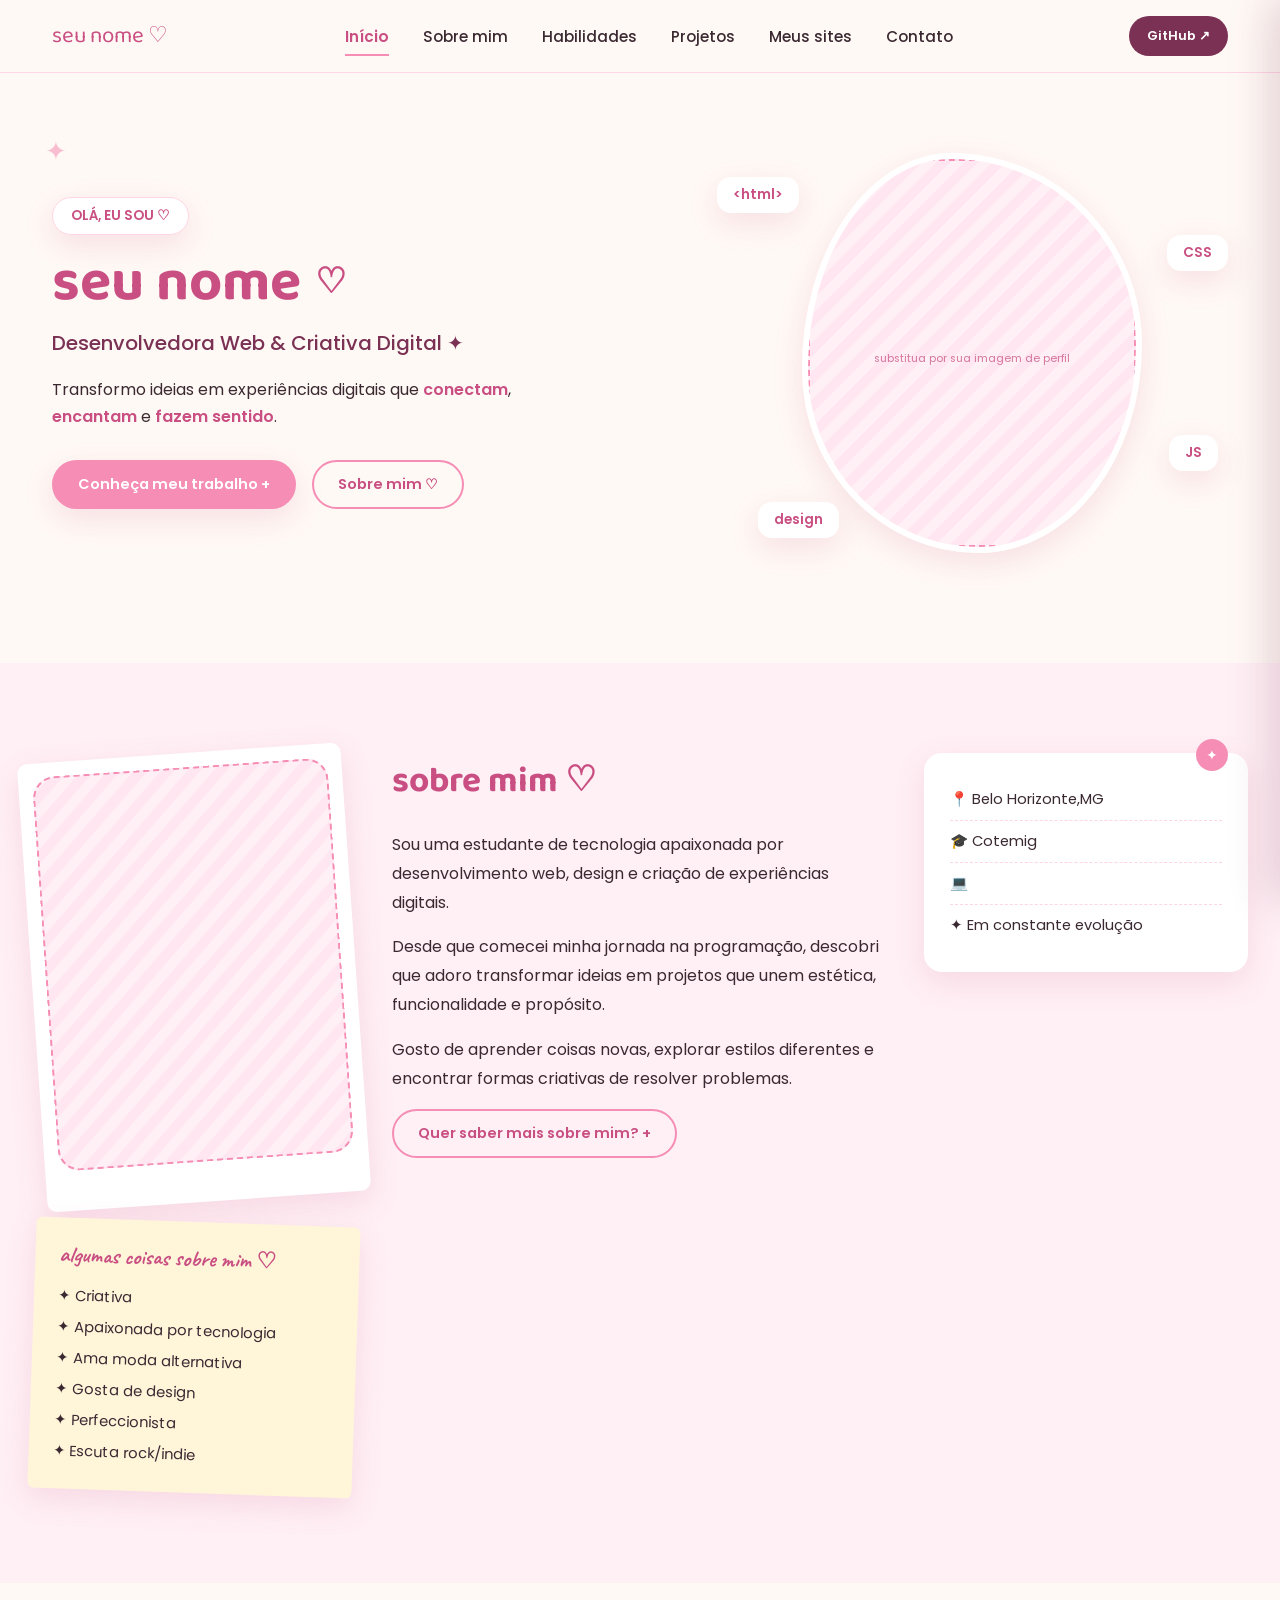
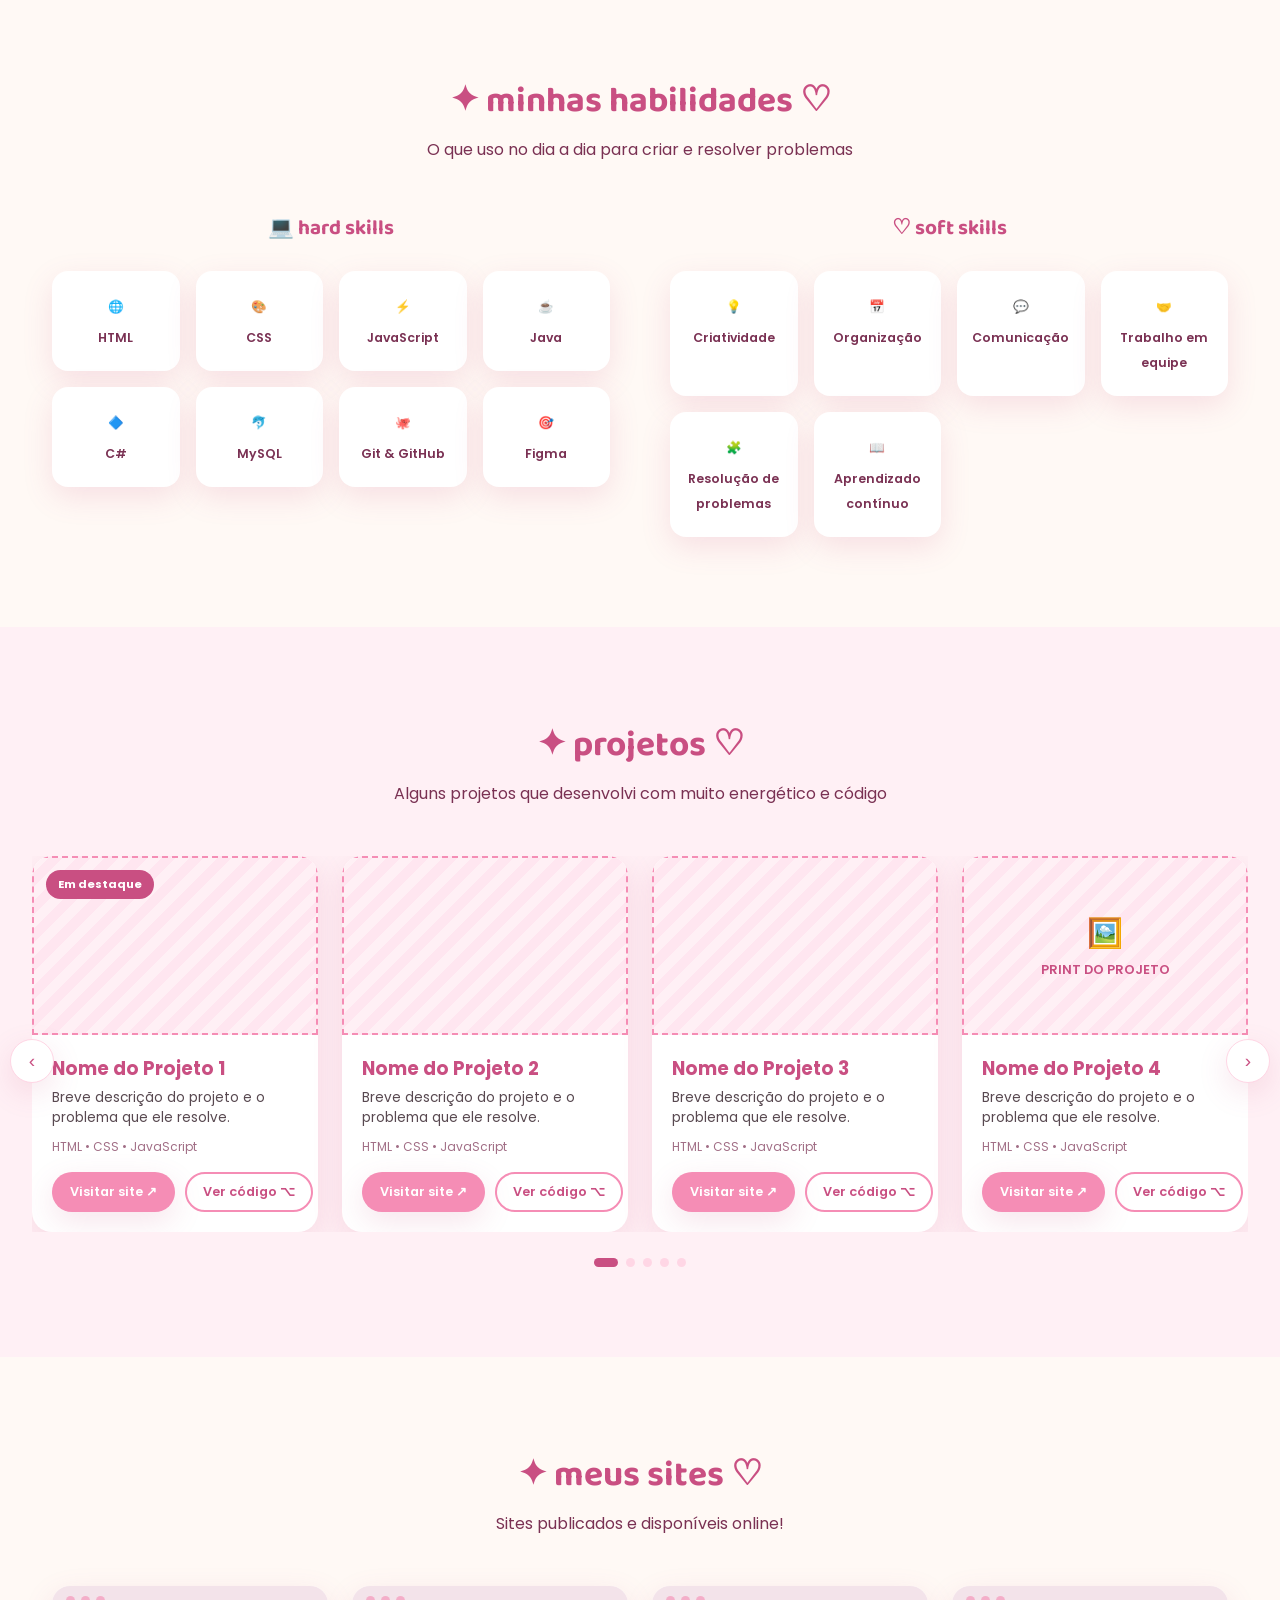
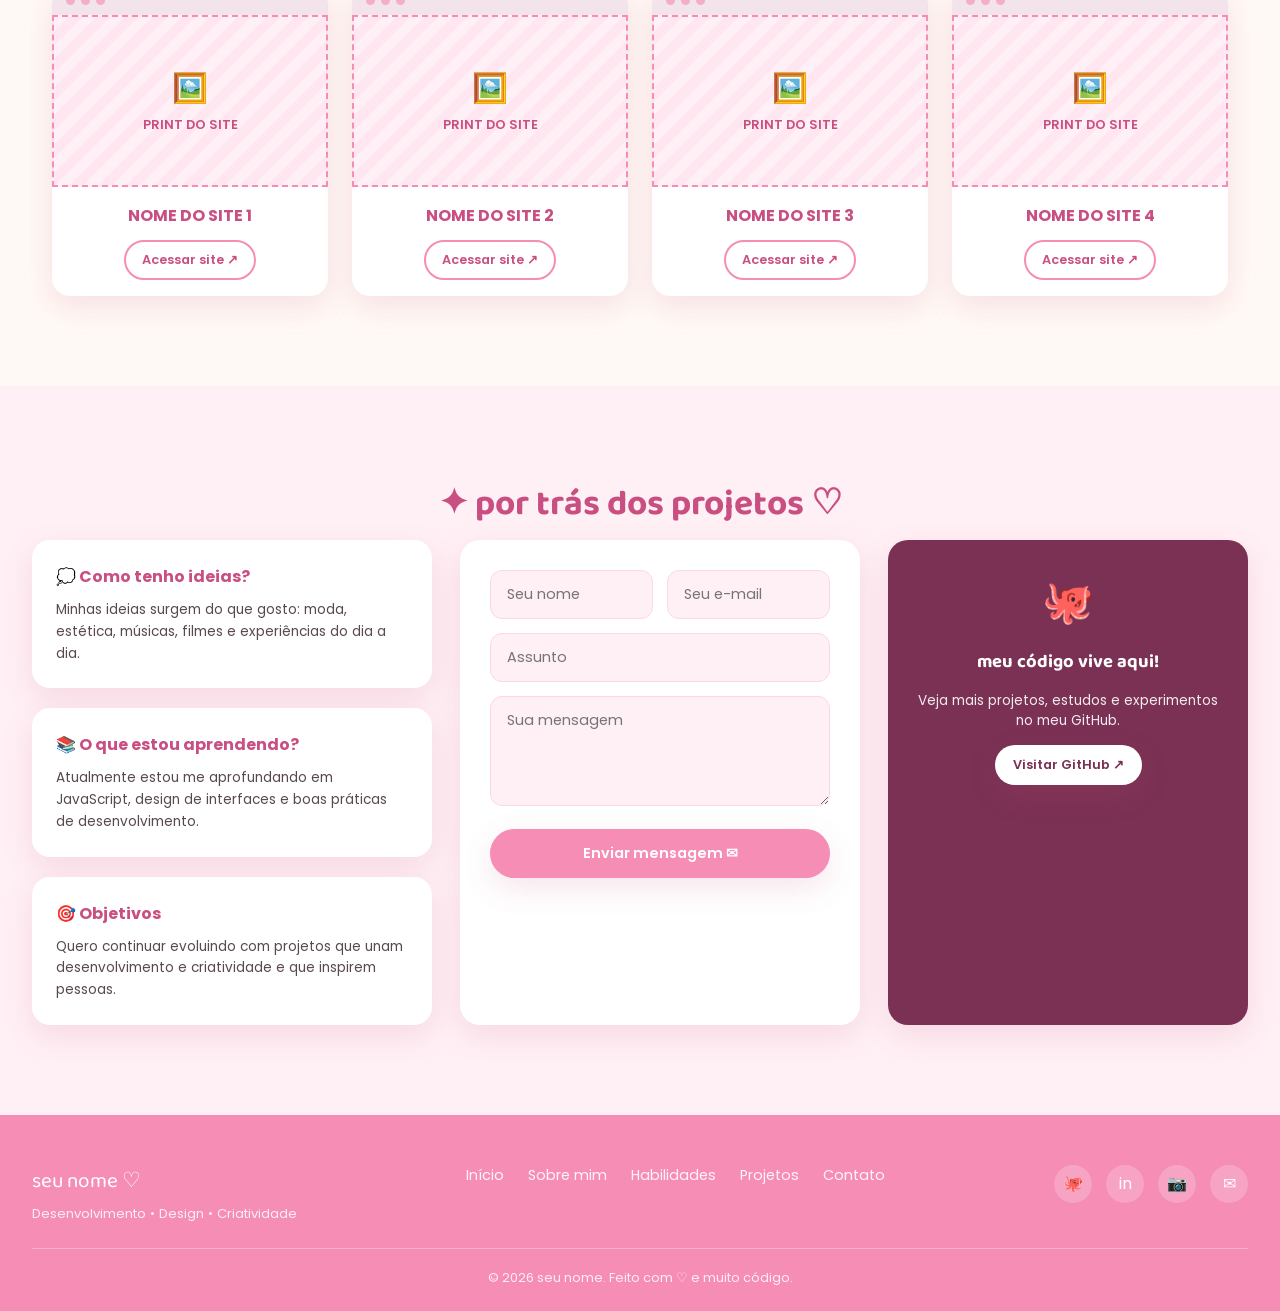
==== commit 6c388ce7: "Remove image placeholders and update project section Removed placeholder text and icons for images i" ====
--- a/Index.html
+++ b/Index.html
@@ -377,8 +377,8 @@
   <div class="hero-visual reveal reveal-delay-2">
     <div class="hero-photo-frame">
       <div class="img-placeholder" style="height:100%; border-radius:0;">
-        <span class="ph-icon">🖼️</span>
-        <span>SUA FOTO AQUI</span>
+        <span class="ph-icon"></span>
+        <span></span>
         <small>substitua por sua imagem de perfil</small>
       </div>
     </div>
@@ -395,8 +395,8 @@
     <div class="reveal">
       <div class="polaroid">
         <div class="img-placeholder">
-          <span class="ph-icon">🖼️</span>
-          <span>SUA FOTO AQUI</span>
+          <span class="ph-icon"></span>
+          <span></span>
         </div>
       </div>
       <div class="sticky-note">
@@ -406,7 +406,7 @@
           <li>✦ Apaixonada por tecnologia</li>
           <li>✦ Ama moda alternativa</li>
           <li>✦ Gosta de design</li>
-          <li>✦ Café é vida</li>
+          <li>✦ Perfeccionista</li>
           <li>✦ Escuta rock/indie</li>
         </ul>
       </div>
@@ -423,9 +423,9 @@
     <div class="reveal reveal-delay-2">
       <div class="info-card">
         <ul>
-          <li>📍 Sua cidade, UF</li>
-          <li>🎓 Sua instituição de ensino</li>
-          <li>💻 Seu curso</li>
+          <li>📍 Belo Horizonte,MG</li>
+          <li>🎓 Cotemig</li>
+          <li>💻 </li>
           <li>✦ Em constante evolução</li>
         </ul>
       </div>
@@ -470,14 +470,14 @@
 <!-- ============ PROJETOS ============ -->
 <section id="projetos" class="projetos">
   <h2 class="section-title reveal">✦ projetos ♡</h2>
-  <p class="section-sub reveal">Alguns projetos que desenvolvi com muito café e código ☕</p>
+  <p class="section-sub reveal">Alguns projetos que desenvolvi com muito energético e código </p>
 
   <div class="carousel-wrap">
     <button class="carousel-arrow left" id="prevBtn">‹</button>
     <div class="carousel-track reveal">
       <article class="project-card">
         <span class="project-tag">Em destaque</span>
-        <div class="img-placeholder"><span class="ph-icon">🖼️</span><span>PRINT DO PROJETO</span></div>
+        <div class="img-placeholder"><span class="ph-icon"></span><span></span></div>
         <div class="project-body">
           <h4>Nome do Projeto 1</h4>
           <p>Breve descrição do projeto e o problema que ele resolve.</p>
@@ -489,7 +489,7 @@
         </div>
       </article>
       <article class="project-card">
-        <div class="img-placeholder"><span class="ph-icon">🖼️</span><span>PRINT DO PROJETO</span></div>
+        <div class="img-placeholder"><span class="ph-icon"></span><span></span></div>
         <div class="project-body">
           <h4>Nome do Projeto 2</h4>
           <p>Breve descrição do projeto e o problema que ele resolve.</p>
@@ -501,7 +501,7 @@
         </div>
       </article>
       <article class="project-card">
-        <div class="img-placeholder"><span class="ph-icon">🖼️</span><span>PRINT DO PROJETO</span></div>
+        <div class="img-placeholder"><span class="ph-icon"></span><span></span></div>
         <div class="project-body">
           <h4>Nome do Projeto 3</h4>
           <p>Breve descrição do projeto e o problema que ele resolve.</p>
